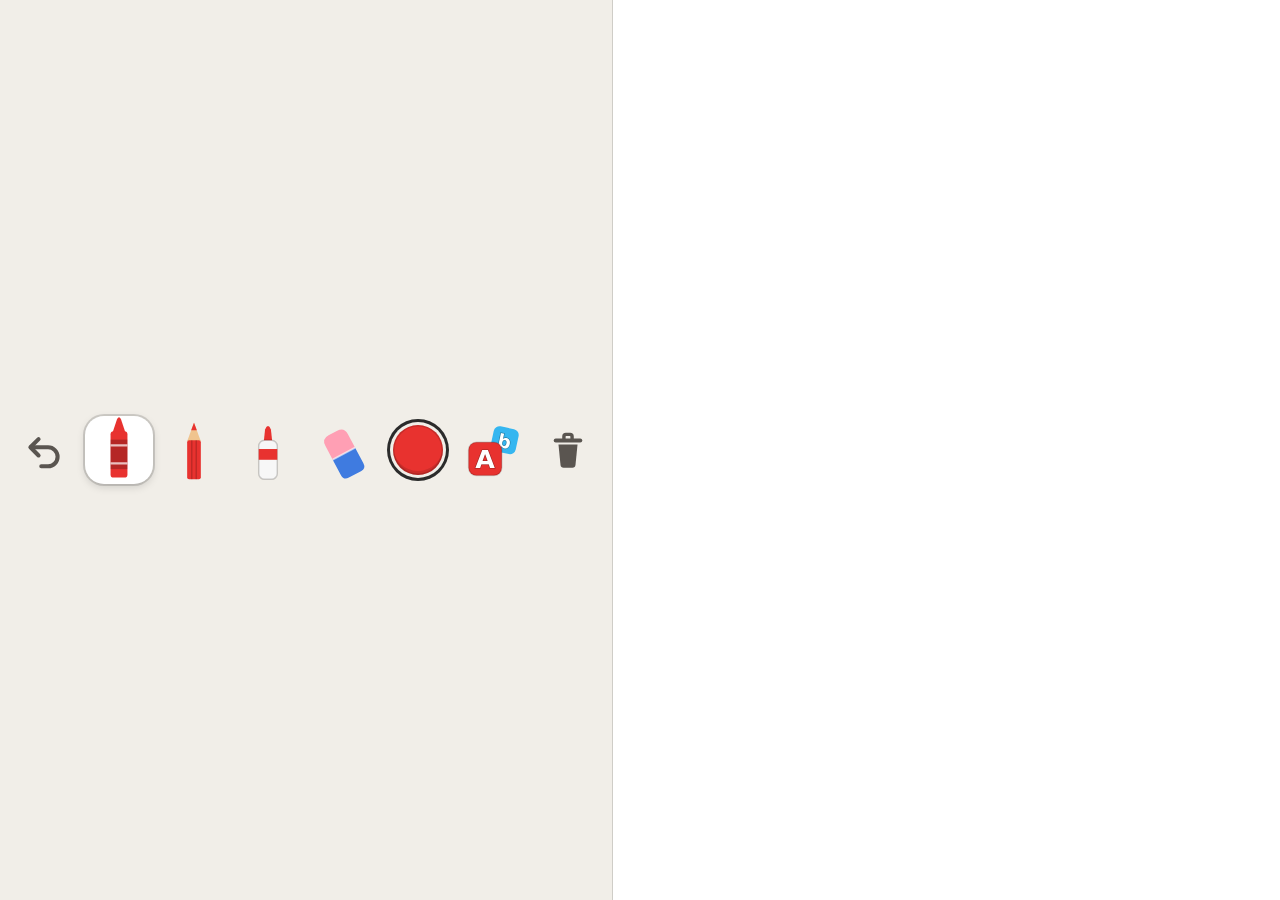
==== index.html @ 1f671898 "fix: start palette collapsed and add colour chip for one-tap colour access Co-authored-by: vburckhar" ====
<!doctype html>
<html lang="en">
<head>
  <meta charset="utf-8">
  <meta name="viewport" content="width=device-width, initial-scale=1, maximum-scale=1, user-scalable=no, viewport-fit=cover">
  <title>Draw</title>
  <meta name="color-scheme" content="light dark">
  <meta name="theme-color" content="#f1eee8" media="(prefers-color-scheme: light)">
  <meta name="theme-color" content="#1a1a1a" media="(prefers-color-scheme: dark)">
  <meta name="apple-mobile-web-app-capable" content="yes">
  <meta name="mobile-web-app-capable" content="yes">
  <meta name="apple-mobile-web-app-status-bar-style" content="black-translucent">
  <meta name="apple-mobile-web-app-title" content="Draw">
  <meta name="format-detection" content="telephone=no">
  <link rel="manifest" href="manifest.webmanifest">
  <link rel="icon" type="image/png" href="icons/icon-192.png">
  <link rel="apple-touch-icon" href="icons/apple-touch-icon.png">
  <link rel="stylesheet" href="style.css">
</head>
<body>
  <main id="board">
    <canvas id="paper"></canvas>
    <div id="caret" hidden></div>
  </main>

  <!-- letter keyboard, shown while the ABC tool is on; keys are added by app.js -->
  <div id="keys" hidden aria-label="Letters and numbers"></div>

  <nav id="panel" class="slim" aria-label="Drawing tools">
    <button type="button" class="btn action" data-action="undo" aria-label="Undo">
      <svg viewBox="0 0 64 64" aria-hidden="true">
        <path d="M24 16 L12 28 L24 40" fill="none" stroke="currentColor" stroke-width="6" stroke-linecap="round" stroke-linejoin="round"/>
        <path d="M13 28 H38 A14 14 0 0 1 38 56 H28" fill="none" stroke="currentColor" stroke-width="6" stroke-linecap="round"/>
      </svg>
    </button>

    <button type="button" class="btn tool" data-tool="crayon" aria-label="Crayon">
      <svg viewBox="0 0 64 64" aria-hidden="true">
        <path class="ink" d="M26 19 L30.2 6.5 Q32 3 33.8 6.5 L38 19 Z"/>
        <rect class="ink" x="24" y="18" width="16" height="44" rx="3"/>
        <rect x="24" y="26" width="16" height="28" fill="#000" opacity=".22"/>
        <path d="M24 31.5h16M24 48.5h16" stroke="#fff" stroke-opacity=".7" stroke-width="2"/>
      </svg>
    </button>

    <button type="button" class="btn tool" data-tool="pencil" aria-label="Pencil">
      <svg viewBox="0 0 64 64" aria-hidden="true">
        <path d="M25 23 L32 4 L39 23 Z" fill="#f0c48e"/>
        <path class="ink" d="M29.1 11.9 L32 4 L34.9 11.9 Z"/>
        <rect class="ink" x="25" y="22" width="14" height="40" rx="2"/>
        <path d="M29.7 22v40M34.3 22v40" stroke="#000" stroke-opacity=".18" stroke-width="1.5"/>
      </svg>
    </button>

    <button type="button" class="btn tool" data-tool="marker" aria-label="Marker">
      <svg viewBox="0 0 64 64" aria-hidden="true">
        <path class="ink" d="M27.5 25 L29 11 Q32 4 35 11 L36.5 25 Z"/>
        <rect x="22.5" y="22" width="19" height="40" rx="6" fill="#f7f7f7" stroke="#000" stroke-opacity=".18" stroke-width="1.5"/>
        <rect class="ink" x="22.5" y="31" width="19" height="11"/>
      </svg>
    </button>

    <button type="button" class="btn tool" data-tool="eraser" aria-label="Eraser">
      <svg viewBox="0 0 64 64" aria-hidden="true">
        <g transform="rotate(-28 32 34)">
          <path d="M19 20 Q19 12 27 12 H37 Q45 12 45 20 V36 H19 Z" fill="#ff9fb4"/>
          <path d="M19 36 H45 V54 Q45 60 39 60 H25 Q19 60 19 54 Z" fill="#3f7be0"/>
          <path d="M19 36 H45" stroke="#fff" stroke-opacity=".6" stroke-width="2"/>
        </g>
      </svg>
    </button>

    <button type="button" class="btn chip" aria-label="Colours"></button>
    <button type="button" class="btn tool" data-tool="abc" aria-label="Letters">
      <svg viewBox="0 0 64 64" aria-hidden="true">
        <g transform="rotate(12 44 22)">
          <rect x="31" y="9" width="26" height="26" rx="6" fill="#35b6f0"/>
          <text x="44" y="30" text-anchor="middle" class="glyph" font-size="19">b</text>
        </g>
        <rect class="ink" x="7" y="24" width="34" height="34" rx="8" stroke="#000" stroke-opacity=".15" stroke-width="1.5"/>
        <text x="24" y="50" text-anchor="middle" class="glyph" font-size="26">A</text>
      </svg>
    </button>

    <button type="button" class="btn action" data-action="clear" aria-label="Clear page">
      <svg viewBox="0 0 64 64" aria-hidden="true">
        <path d="M14 18 H50" stroke="currentColor" stroke-width="6" stroke-linecap="round"/>
        <path d="M26 17 V12 Q26 9 29 9 H35 Q38 9 38 12 V17" fill="none" stroke="currentColor" stroke-width="5" stroke-linejoin="round"/>
        <path d="M18 24 L21 54 Q21.5 58 25.5 58 H38.5 Q42.5 58 43 54 L46 24 Z" fill="currentColor"/>
      </svg>
    </button>

    <!-- colour swatches are added by app.js -->
  </nav>

  <script src="app.js"></script>
</body>
</html>
---- style.css ----
:root {
  color-scheme: light dark;
  --paper: #ffffff;
  --panel: #f1eee8;
  --fg: #5a5550;
  --edge: rgba(0, 0, 0, .14);
  --chip: #ffffff;
  --ring: #2b2b2b;
  --ink: #e8322f;
  --key: #ffffff;
  --key-digit: #e6f2fb;
  --key-fg: #2b2b2b;
  --kid-font: "Chalkboard SE", "Comic Sans MS", "Marker Felt", "Arial Rounded MT Bold", ui-rounded, system-ui, sans-serif;
  /* button size: as big as fits 7 buttons across the short side, up to 68px */
  --s: min(68px, calc((100vmin - 30px) / 8.7));
  --gap: calc(var(--s) * .1);
  /* letter key size: 8 keys across the short side, up to 60px */
  --k: min(60px, calc((100vmin - 24px) / 9));
}

@media (prefers-color-scheme: dark) {
  :root {
    --paper: #000000;
    --panel: #1a1a1a;
    --fg: #b8b3ad;
    --edge: rgba(255, 255, 255, .22);
    --chip: #333333;
    --ring: #f2f2f2;
    --key: #2e2e2e;
    --key-digit: #22323f;
    --key-fg: #f2f2f2;
  }
}

* { box-sizing: border-box; }

html, body {
  margin: 0;
  height: 100%;
  overflow: hidden;
  /* no zooming, scrolling, selecting, callouts or bounce: just drawing */
  touch-action: none;
  overscroll-behavior: none;
  user-select: none;
  -webkit-user-select: none;
  -webkit-touch-callout: none;
  -webkit-tap-highlight-color: transparent;
}

/* The iOS home-screen app stops a status-bar height short of the screen bottom
   (WebKit bug) and fills that strip with body's background colour, so body is
   toolbar-coloured. The safe-area bands are borders in the paper colour instead
   of padding, so they still look like part of the page. */
body {
  background: var(--panel);
  position: fixed;
  inset: 0;
  display: flex;
  flex-direction: column;
  border: 0 solid var(--paper);
  border-width: env(safe-area-inset-top) env(safe-area-inset-right) 0 env(safe-area-inset-left);
}

#board {
  position: relative;
  flex: 1;
  min-width: 0;
  min-height: 0;
  overflow: hidden;
  background: var(--paper);
  cursor: crosshair;
}

#board.typing { cursor: text; }

#caret {
  position: absolute;
  top: 0;
  left: 0;
  width: 5px;
  margin-left: -2px;
  border-radius: 3px;
  background: var(--ink);
  box-shadow: 0 0 0 1px var(--edge);
  pointer-events: none;
  animation: blink 1s steps(2, jump-none) infinite;
}

#caret[hidden] { display: none; }

@keyframes blink { 50% { opacity: 0; } }

#paper {
  position: absolute;
  top: 0;
  left: 0;
  display: block;
}

.whoosh {
  position: absolute;
  top: 0;
  left: 0;
  pointer-events: none;
  animation: whoosh .45s ease-in forwards;
}

@keyframes whoosh {
  to { transform: translateY(40%) scale(.6) rotate(8deg); opacity: 0; }
}

/* ---------- letter keyboard ---------- */

#keys {
  flex: none;
  display: grid;
  grid-template-columns: repeat(8, var(--k));
  grid-auto-rows: var(--k);
  gap: calc(var(--k) * .1);
  justify-content: center;
  padding: 8px 12px;
  background: var(--panel);
  border-top: 1px solid var(--edge);
}

#keys[hidden] { display: none; }

.key {
  width: var(--k);
  height: var(--k);
  padding: 0;
  margin: 0;
  border: 0;
  border-radius: 24%;
  background: var(--key);
  color: var(--key-fg);
  box-shadow: 0 0 0 1px var(--edge), 0 3px 0 var(--edge);
  font: 700 calc(var(--k) * .56)/1 var(--kid-font);
  cursor: pointer;
  outline: none;
  display: grid;
  place-items: center;
}

.key.digit { background: var(--key-digit); }

.key.special { color: var(--fg); background: none; box-shadow: 0 0 0 1.5px var(--edge); }

.key svg { width: 62%; height: 62%; pointer-events: none; }

.key.case { font-size: calc(var(--k) * .36); }

.key.tap { animation: tap .18s ease; }

@keyframes tap {
  40% { transform: scale(.82); }
}

/* ---------- toolbar ---------- */

#panel {
  flex: none;
  display: grid;
  grid-template-columns: repeat(8, var(--s));
  grid-auto-rows: var(--s);
  gap: var(--gap);
  justify-content: center;
  /* --strip: how much of the home-indicator area is already outside the page (set by app.js) */
  padding: 10px 12px max(10px, calc(env(safe-area-inset-bottom) - var(--strip, 0px)));
  margin: 0 calc(-1 * env(safe-area-inset-right)) 0 calc(-1 * env(safe-area-inset-left));
  background: var(--panel);
  border-top: 1px solid var(--edge);
  color: var(--fg);
}

@media (orientation: landscape) {
  body {
    flex-direction: row-reverse;
    border-width: env(safe-area-inset-top) env(safe-area-inset-right) env(safe-area-inset-bottom) 0;
  }
  #panel {
    grid-template-columns: none;
    grid-template-rows: none;
    grid-auto-rows: var(--s);
    grid-auto-flow: column;
    grid-auto-columns: var(--s);
    align-content: center;
    padding: 12px 10px 12px max(10px, env(safe-area-inset-left));
    margin: calc(-1 * env(safe-area-inset-top)) 0 calc(-1 * env(safe-area-inset-bottom)) 0;
    border-top: 0;
    border-right: 1px solid var(--edge);
  }
  #keys {
    grid-template-columns: repeat(5, var(--k));
    align-content: center;
    padding: 8px 10px;
    margin: calc(-1 * env(safe-area-inset-top)) 0 calc(-1 * env(safe-area-inset-bottom)) 0;
    border-top: 0;
    border-right: 1px solid var(--edge);
  }
}

.btn {
  width: var(--s);
  height: var(--s);
  padding: 0;
  margin: 0;
  border: 0;
  border-radius: 28%;
  background: none;
  color: inherit;
  font: inherit;
  cursor: pointer;
  outline: none;
  display: grid;
  place-items: center;
  transition: transform .15s ease, background-color .15s ease;
}

.btn svg {
  width: 100%;
  height: 100%;
  display: block;
  pointer-events: none;
}

.btn:active { transform: scale(.9); }

.action svg { padding: 18%; }

.ink { fill: var(--ink); }

.glyph {
  font-family: var(--kid-font);
  font-weight: 700;
  fill: #fff;
  stroke: rgba(0, 0, 0, .35);
  stroke-width: 1.2px;
  paint-order: stroke;
}

.tool svg { padding: 4%; }

#panel.slim .swatch {
  display: none;
}

.chip::before {
  content: "";
  width: 74%;
  height: 74%;
  border-radius: 50%;
  background: var(--ink);
  box-shadow: inset 0 0 0 1.5px var(--edge), inset 0 -4px 0 rgba(0, 0, 0, .12), 0 0 0 3px var(--panel), 0 0 0 6px var(--ring);
}

#panel:not(.slim) .chip {
  display: none;
}

.tool.on {
  background: var(--chip);
  box-shadow: 0 0 0 2px var(--edge), 0 3px 8px rgba(0, 0, 0, .15);
}

.tool.on svg { transform: translateY(-6%) scale(1.08); }

.swatch::before {
  content: "";
  width: 74%;
  height: 74%;
  border-radius: 50%;
  background: var(--c);
  box-shadow: inset 0 0 0 1.5px var(--edge), inset 0 -4px 0 rgba(0, 0, 0, .12);
  transition: transform .15s ease;
}

.swatch.on::before {
  transform: scale(1.12);
  box-shadow: inset 0 0 0 1.5px var(--edge), 0 0 0 3px var(--panel), 0 0 0 6px var(--ring);
}

.bump { animation: bump .35s ease; }

@keyframes bump {
  30% { transform: scale(.8) rotate(-12deg); }
  70% { transform: scale(1.1) rotate(6deg); }
}
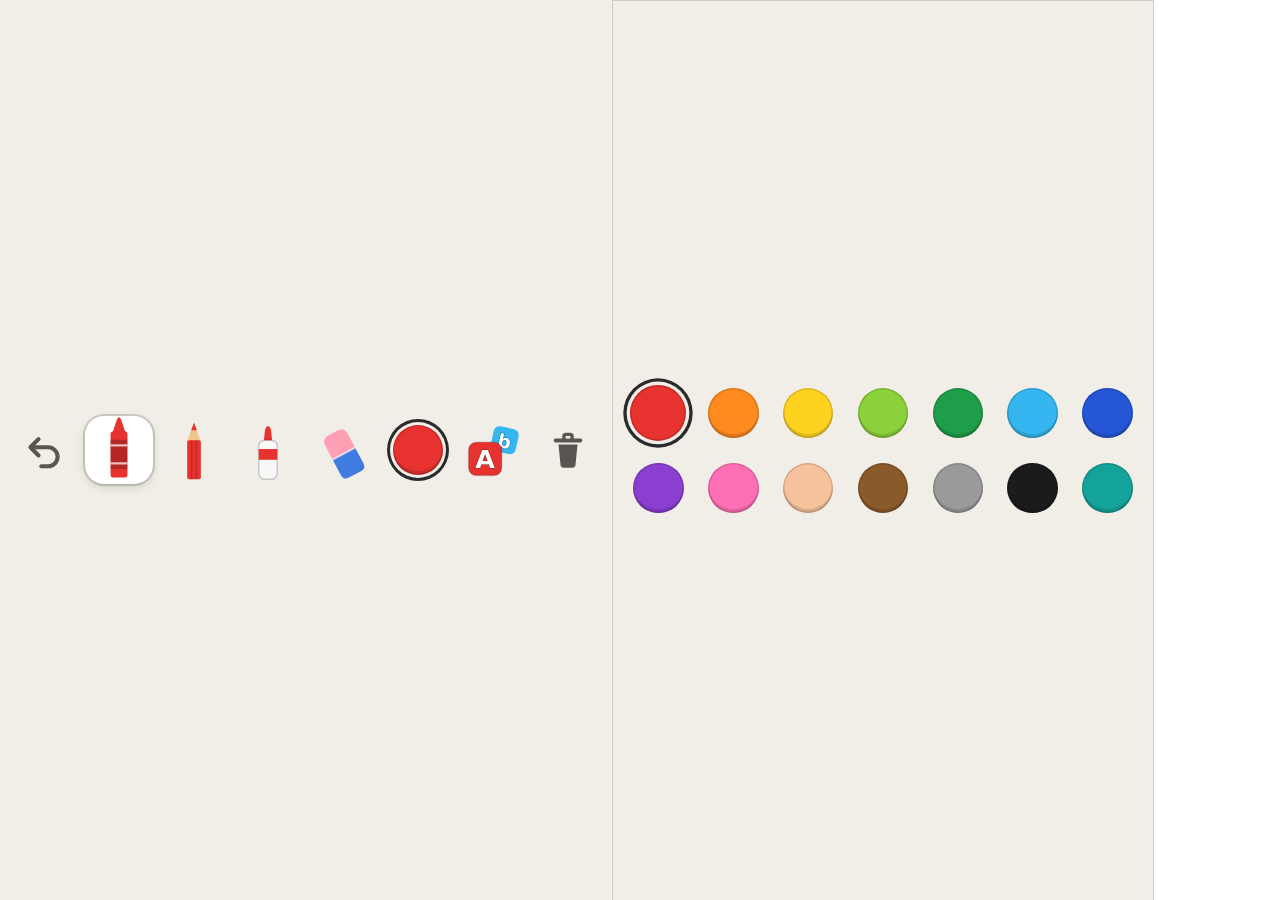
==== commit 52454bd6: "refactor: colour palette as its own strip that opens at start and via chip Co-authored-by: vburckhar" ====
--- a/index.html
+++ b/index.html
@@ -26,7 +26,9 @@
   <!-- letter keyboard, shown while the ABC tool is on; keys are added by app.js -->
   <div id="keys" hidden aria-label="Letters and numbers"></div>
 
-  <nav id="panel" class="slim" aria-label="Drawing tools">
+  <!-- colour palette, shown until a colour/tool is picked; reopen it from the chip -->
+  <div id="palette" aria-label="Colours"></div>
+  <nav id="panel" aria-label="Drawing tools">
     <button type="button" class="btn action" data-action="undo" aria-label="Undo">
       <svg viewBox="0 0 64 64" aria-hidden="true">
         <path d="M24 16 L12 28 L24 40" fill="none" stroke="currentColor" stroke-width="6" stroke-linecap="round" stroke-linejoin="round"/>
--- a/style.css
+++ b/style.css
@@ -12,7 +12,7 @@
   --key-fg: #2b2b2b;
   --kid-font: "Chalkboard SE", "Comic Sans MS", "Marker Felt", "Arial Rounded MT Bold", ui-rounded, system-ui, sans-serif;
   /* button size: as big as fits 7 buttons across the short side, up to 68px */
-  --s: min(68px, calc((100vmin - 30px) / 8.7));
+  --s: min(68px, calc((100vmin - 30px) / 7.7));
   --gap: calc(var(--s) * .1);
   /* letter key size: 8 keys across the short side, up to 60px */
   --k: min(60px, calc((100vmin - 24px) / 9));
@@ -161,7 +161,7 @@
 #panel {
   flex: none;
   display: grid;
-  grid-template-columns: repeat(8, var(--s));
+  grid-template-columns: repeat(7, var(--s));
   grid-auto-rows: var(--s);
   gap: var(--gap);
   justify-content: center;
@@ -186,6 +186,14 @@
     grid-auto-columns: var(--s);
     align-content: center;
     padding: 12px 10px 12px max(10px, env(safe-area-inset-left));
+    margin: calc(-1 * env(safe-area-inset-top)) 0 calc(-1 * env(safe-area-inset-bottom)) 0;
+    border-top: 0;
+    border-right: 1px solid var(--edge);
+  }
+  #palette {
+    grid-template-columns: repeat(4, var(--s));
+    align-content: center;
+    padding: 10px 12px;
     margin: calc(-1 * env(safe-area-inset-top)) 0 calc(-1 * env(safe-area-inset-bottom)) 0;
     border-top: 0;
     border-right: 1px solid var(--edge);
@@ -241,9 +249,19 @@
 
 .tool svg { padding: 4%; }
 
-#panel.slim .swatch {
-  display: none;
-}
+/* ---------- colour palette ---------- */
+#palette {
+  flex: none;
+  display: grid;
+  grid-template-columns: repeat(7, var(--s));
+  grid-auto-rows: var(--s);
+  gap: var(--gap);
+  justify-content: center;
+  padding: 10px 12px;
+  background: var(--panel);
+  border-top: 1px solid var(--edge);
+}
+#palette[hidden] { display: none; }
 
 .chip::before {
   content: "";
@@ -252,10 +270,6 @@
   border-radius: 50%;
   background: var(--ink);
   box-shadow: inset 0 0 0 1.5px var(--edge), inset 0 -4px 0 rgba(0, 0, 0, .12), 0 0 0 3px var(--panel), 0 0 0 6px var(--ring);
-}
-
-#panel:not(.slim) .chip {
-  display: none;
 }
 
 .tool.on {
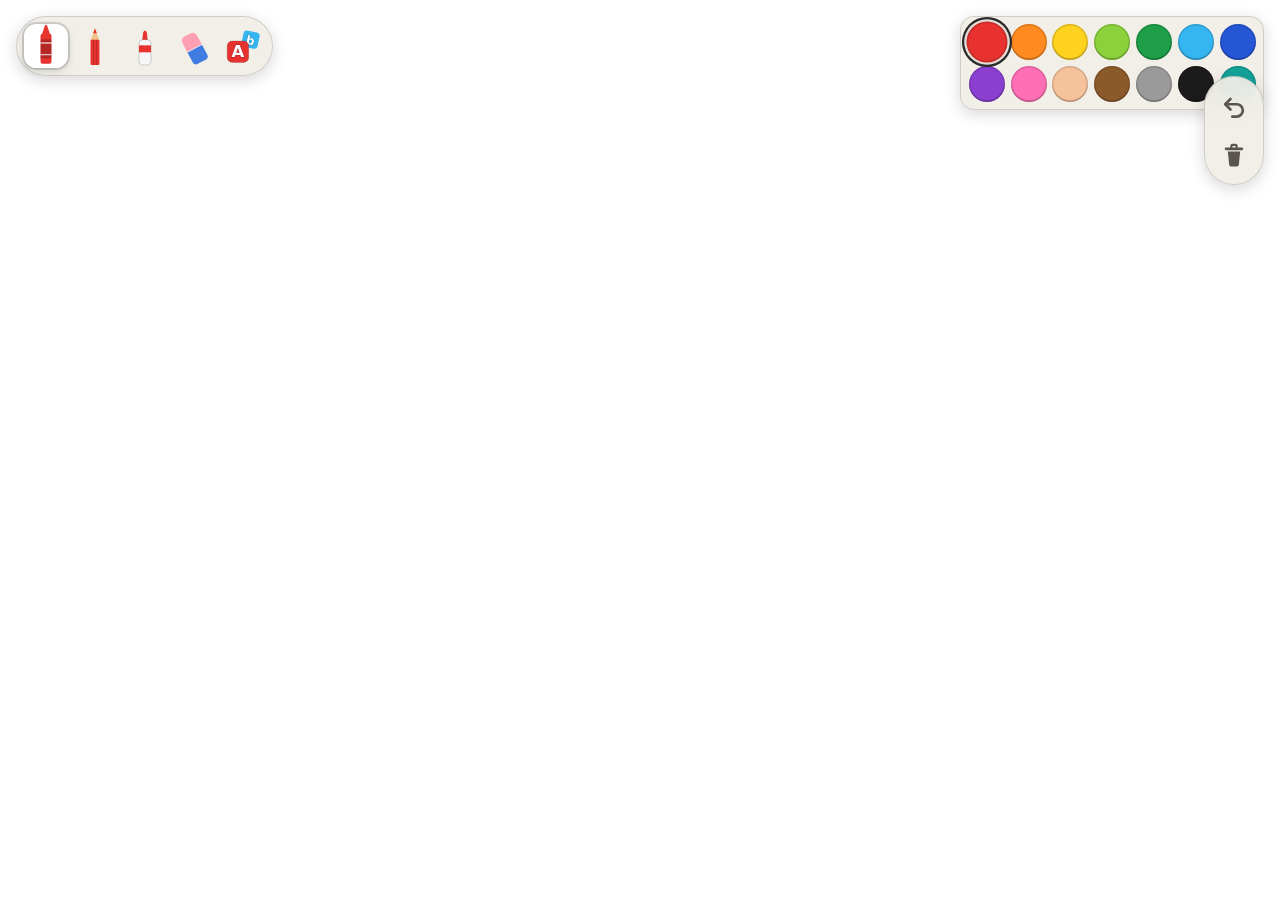
==== commit 488eec7b: "feat: edge-docked minimal overlay controls; fade while drawing Co-authored-by: vburckhardt <vburckha" ====
--- a/index.html
+++ b/index.html
@@ -26,16 +26,10 @@
   <!-- letter keyboard, shown while the ABC tool is on; keys are added by app.js -->
   <div id="keys" hidden aria-label="Letters and numbers"></div>
 
-  <!-- colour palette, shown until a colour/tool is picked; reopen it from the chip -->
+  <!-- compact colour palette, top-right corner; swatches are added by app.js -->
   <div id="palette" aria-label="Colours"></div>
-  <nav id="panel" aria-label="Drawing tools">
-    <button type="button" class="btn action" data-action="undo" aria-label="Undo">
-      <svg viewBox="0 0 64 64" aria-hidden="true">
-        <path d="M24 16 L12 28 L24 40" fill="none" stroke="currentColor" stroke-width="6" stroke-linecap="round" stroke-linejoin="round"/>
-        <path d="M13 28 H38 A14 14 0 0 1 38 56 H28" fill="none" stroke="currentColor" stroke-width="6" stroke-linecap="round"/>
-      </svg>
-    </button>
 
+  <nav id="panel" class="pill" aria-label="Drawing tools">
     <button type="button" class="btn tool" data-tool="crayon" aria-label="Crayon">
       <svg viewBox="0 0 64 64" aria-hidden="true">
         <path class="ink" d="M26 19 L30.2 6.5 Q32 3 33.8 6.5 L38 19 Z"/>
@@ -72,7 +66,6 @@
       </svg>
     </button>
 
-    <button type="button" class="btn chip" aria-label="Colours"></button>
     <button type="button" class="btn tool" data-tool="abc" aria-label="Letters">
       <svg viewBox="0 0 64 64" aria-hidden="true">
         <g transform="rotate(12 44 22)">
@@ -83,6 +76,15 @@
         <text x="24" y="50" text-anchor="middle" class="glyph" font-size="26">A</text>
       </svg>
     </button>
+  </nav>
+
+  <nav id="actions" class="pill" aria-label="Undo and clear">
+    <button type="button" class="btn action" data-action="undo" aria-label="Undo">
+      <svg viewBox="0 0 64 64" aria-hidden="true">
+        <path d="M24 16 L12 28 L24 40" fill="none" stroke="currentColor" stroke-width="6" stroke-linecap="round" stroke-linejoin="round"/>
+        <path d="M13 28 H38 A14 14 0 0 1 38 56 H28" fill="none" stroke="currentColor" stroke-width="6" stroke-linecap="round"/>
+      </svg>
+    </button>
 
     <button type="button" class="btn action" data-action="clear" aria-label="Clear page">
       <svg viewBox="0 0 64 64" aria-hidden="true">
@@ -91,9 +93,8 @@
         <path d="M18 24 L21 54 Q21.5 58 25.5 58 H38.5 Q42.5 58 43 54 L46 24 Z" fill="currentColor"/>
       </svg>
     </button>
-
-    <!-- colour swatches are added by app.js -->
   </nav>
+</body>
 
   <script src="app.js"></script>
 </body>
--- a/style.css
+++ b/style.css
@@ -10,12 +10,16 @@
   --key: #ffffff;
   --key-digit: #e6f2fb;
   --key-fg: #2b2b2b;
+  --veil: rgba(241, 238, 232, .92);
   --kid-font: "Chalkboard SE", "Comic Sans MS", "Marker Felt", "Arial Rounded MT Bold", ui-rounded, system-ui, sans-serif;
   /* button size: as big as fits 7 buttons across the short side, up to 68px */
-  --s: min(68px, calc((100vmin - 30px) / 7.7));
+  --s: min(60px, calc((100vmin - 30px) / 7.7));
   --gap: calc(var(--s) * .1);
   /* letter key size: 8 keys across the short side, up to 60px */
   --k: min(60px, calc((100vmin - 24px) / 9));
+  /* compact overlay controls: small icons hugging the edges */
+  --t: min(44px, calc(100vmin / 10));   /* tool button */
+  --d: min(38px, calc(var(--t) * .82)); /* swatch dot */
 }
 
 @media (prefers-color-scheme: dark) {
@@ -29,6 +33,7 @@
     --key: #2e2e2e;
     --key-digit: #22323f;
     --key-fg: #f2f2f2;
+    --veil: rgba(26, 26, 26, .92);
   }
 }
 
@@ -112,15 +117,22 @@
 /* ---------- letter keyboard ---------- */
 
 #keys {
-  flex: none;
+  position: fixed;
+  left: 50%;
+  bottom: calc(12px + max(10px, env(safe-area-inset-bottom)));
+  transform: translateX(-50%);
   display: grid;
   grid-template-columns: repeat(8, var(--k));
   grid-auto-rows: var(--k);
   gap: calc(var(--k) * .1);
   justify-content: center;
-  padding: 8px 12px;
-  background: var(--panel);
-  border-top: 1px solid var(--edge);
+  padding: 8px;
+  border: 1px solid var(--edge);
+  border-radius: calc(var(--k) * .34);
+  background: var(--veil);
+  -webkit-backdrop-filter: blur(14px);
+  backdrop-filter: blur(14px);
+  box-shadow: 0 6px 24px rgba(0, 0, 0, .18);
 }
 
 #keys[hidden] { display: none; }
@@ -158,59 +170,74 @@
 
 /* ---------- toolbar ---------- */
 
+/* ---------- edge-docked overlay controls ----------
+   The canvas is the app; controls are small floating pills hugging the edges:
+   tools top-left, colours top-right, undo/bin on the right edge. */
+
+.pill {
+  position: fixed;
+  z-index: 10;
+  display: flex;
+  align-items: center;
+  gap: calc(var(--t) * .12);
+  padding: calc(var(--t) * .16);
+  border: 1px solid var(--edge);
+  border-radius: 999px;
+  background: var(--veil);
+  -webkit-backdrop-filter: blur(14px);
+  backdrop-filter: blur(14px);
+  box-shadow: 0 4px 16px rgba(0, 0, 0, .16);
+  color: var(--fg);
+  transition: opacity .25s ease;
+}
+
+/* While drawing, controls step back so the paper owns the screen. */
+body.busy .pill, body.busy #palette { opacity: .28; }
+
 #panel {
-  flex: none;
+  top: calc(8px + max(8px, env(safe-area-inset-top)));
+  left: calc(8px + max(8px, env(safe-area-inset-left)));
+}
+
+#actions {
+  right: calc(8px + max(8px, env(safe-area-inset-right)));
+  top: 50%;
+  transform: translateY(-50%);
+  flex-direction: column;
+  border-radius: 999px;
+}
+
+/* colour palette: compact two-row block in the top-right corner */
+#palette {
+  position: fixed;
+  z-index: 10;
+  top: calc(8px + max(8px, env(safe-area-inset-top)));
+  right: calc(8px + max(8px, env(safe-area-inset-right)));
   display: grid;
-  grid-template-columns: repeat(7, var(--s));
-  grid-auto-rows: var(--s);
-  gap: var(--gap);
-  justify-content: center;
-  /* --strip: how much of the home-indicator area is already outside the page (set by app.js) */
-  padding: 10px 12px max(10px, calc(env(safe-area-inset-bottom) - var(--strip, 0px)));
-  margin: 0 calc(-1 * env(safe-area-inset-right)) 0 calc(-1 * env(safe-area-inset-left));
-  background: var(--panel);
-  border-top: 1px solid var(--edge);
-  color: var(--fg);
-}
-
+  grid-template-columns: repeat(7, var(--d));
+  grid-auto-rows: var(--d);
+  gap: calc(var(--d) * .16);
+  padding: calc(var(--d) * .2);
+  border: 1px solid var(--edge);
+  border-radius: calc(var(--d) * .4);
+  background: var(--veil);
+  -webkit-backdrop-filter: blur(14px);
+  backdrop-filter: blur(14px);
+  box-shadow: 0 4px 16px rgba(0, 0, 0, .16);
+  transition: opacity .25s ease;
+}
+
+/* Landscape: tools and colours stay in the top corners, undo/bin keeps the right edge. */
 @media (orientation: landscape) {
-  body {
-    flex-direction: row-reverse;
-    border-width: env(safe-area-inset-top) env(safe-area-inset-right) env(safe-area-inset-bottom) 0;
+  #actions {
+    top: calc(8px + max(8px, env(safe-area-inset-top)) + var(--t) + 16px);
+    transform: none;
   }
-  #panel {
-    grid-template-columns: none;
-    grid-template-rows: none;
-    grid-auto-rows: var(--s);
-    grid-auto-flow: column;
-    grid-auto-columns: var(--s);
-    align-content: center;
-    padding: 12px 10px 12px max(10px, env(safe-area-inset-left));
-    margin: calc(-1 * env(safe-area-inset-top)) 0 calc(-1 * env(safe-area-inset-bottom)) 0;
-    border-top: 0;
-    border-right: 1px solid var(--edge);
-  }
-  #palette {
-    grid-template-columns: repeat(4, var(--s));
-    align-content: center;
-    padding: 10px 12px;
-    margin: calc(-1 * env(safe-area-inset-top)) 0 calc(-1 * env(safe-area-inset-bottom)) 0;
-    border-top: 0;
-    border-right: 1px solid var(--edge);
-  }
-  #keys {
-    grid-template-columns: repeat(5, var(--k));
-    align-content: center;
-    padding: 8px 10px;
-    margin: calc(-1 * env(safe-area-inset-top)) 0 calc(-1 * env(safe-area-inset-bottom)) 0;
-    border-top: 0;
-    border-right: 1px solid var(--edge);
-  }
 }
 
 .btn {
-  width: var(--s);
-  height: var(--s);
+  width: var(--t);
+  height: var(--t);
   padding: 0;
   margin: 0;
   border: 0;
@@ -225,6 +252,14 @@
   transition: transform .15s ease, background-color .15s ease;
 }
 
+#actions .btn { width: var(--t); height: var(--t); }
+
+.swatch {
+  width: var(--d);
+  height: var(--d);
+  border-radius: 50%;
+}
+
 .btn svg {
   width: 100%;
   height: 100%;
@@ -249,29 +284,6 @@
 
 .tool svg { padding: 4%; }
 
-/* ---------- colour palette ---------- */
-#palette {
-  flex: none;
-  display: grid;
-  grid-template-columns: repeat(7, var(--s));
-  grid-auto-rows: var(--s);
-  gap: var(--gap);
-  justify-content: center;
-  padding: 10px 12px;
-  background: var(--panel);
-  border-top: 1px solid var(--edge);
-}
-#palette[hidden] { display: none; }
-
-.chip::before {
-  content: "";
-  width: 74%;
-  height: 74%;
-  border-radius: 50%;
-  background: var(--ink);
-  box-shadow: inset 0 0 0 1.5px var(--edge), inset 0 -4px 0 rgba(0, 0, 0, .12), 0 0 0 3px var(--panel), 0 0 0 6px var(--ring);
-}
-
 .tool.on {
   background: var(--chip);
   box-shadow: 0 0 0 2px var(--edge), 0 3px 8px rgba(0, 0, 0, .15);
@@ -281,17 +293,17 @@
 
 .swatch::before {
   content: "";
-  width: 74%;
-  height: 74%;
+  width: 100%;
+  height: 100%;
   border-radius: 50%;
   background: var(--c);
-  box-shadow: inset 0 0 0 1.5px var(--edge), inset 0 -4px 0 rgba(0, 0, 0, .12);
+  box-shadow: inset 0 0 0 1.5px var(--edge), inset 0 -2px 0 rgba(0, 0, 0, .12);
   transition: transform .15s ease;
 }
 
 .swatch.on::before {
-  transform: scale(1.12);
-  box-shadow: inset 0 0 0 1.5px var(--edge), 0 0 0 3px var(--panel), 0 0 0 6px var(--ring);
+  transform: scale(1.14);
+  box-shadow: inset 0 0 0 1.5px var(--edge), 0 0 0 2px var(--veil), 0 0 0 4px var(--ring);
 }
 
 .bump { animation: bump .35s ease; }
@@ -300,3 +312,22 @@
   30% { transform: scale(.8) rotate(-12deg); }
   70% { transform: scale(1.1) rotate(6deg); }
 }
+
+/* ---------- hidden dev HUD (visible only with #dev or after typing "dev") ---------- */
+
+#devhud {
+  position: fixed;
+  top: 8px;
+  left: 8px;
+  z-index: 9999;
+  margin: 0;
+  padding: 10px 12px;
+  font: 11px/1.5 ui-monospace, SFMono-Regular, Menlo, monospace;
+  color: #0f0;
+  background: rgba(0, 0, 0, .78);
+  border-radius: 8px;
+  pointer-events: none;
+  white-space: pre;
+}
+
+#devhud[hidden] { display: none; }
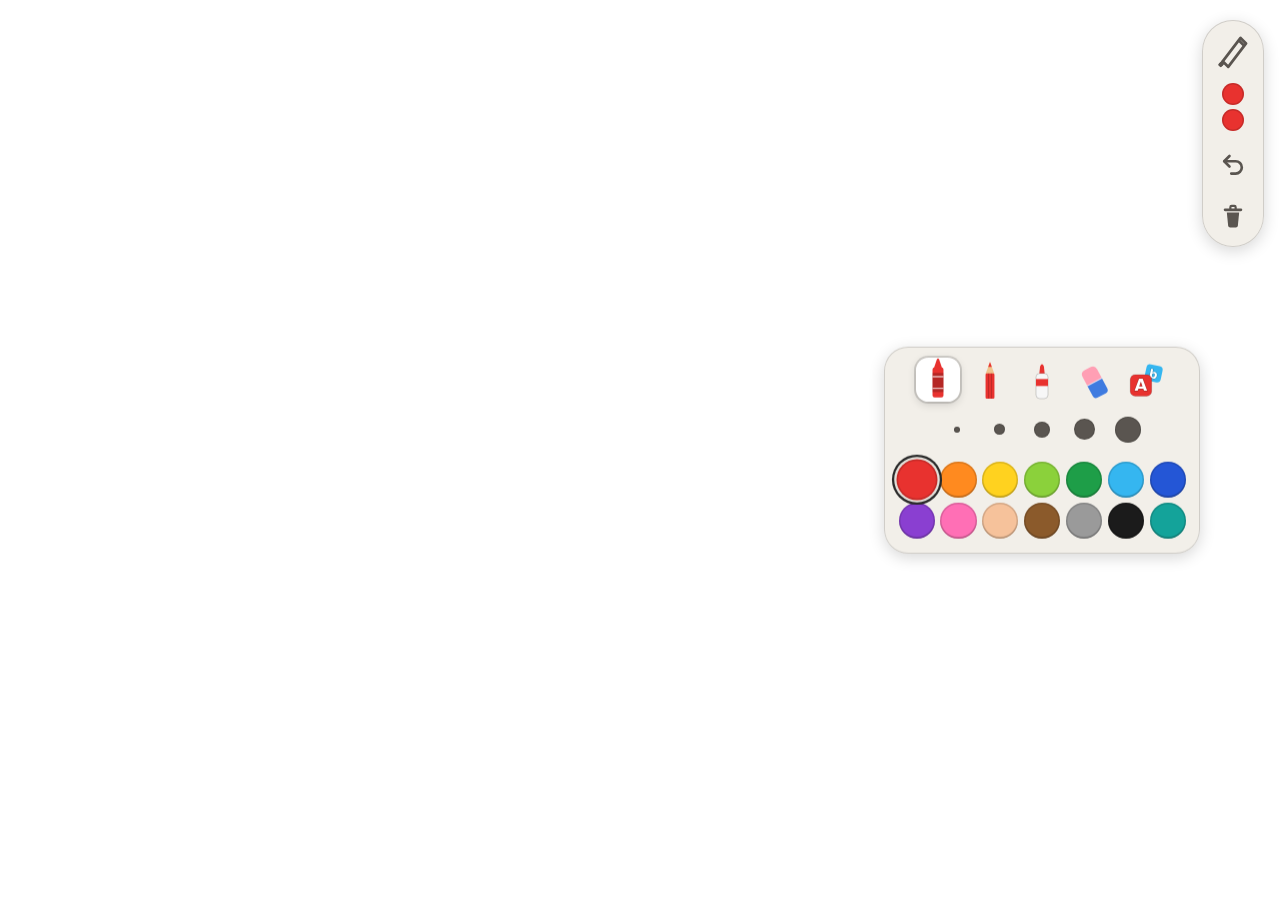
==== commit 10447052: "feat: two-state ink toolbar borrowed from spec; width dots, colour badge, expand/collapse Co-authore" ====
--- a/index.html
+++ b/index.html
@@ -26,10 +26,9 @@
   <!-- letter keyboard, shown while the ABC tool is on; keys are added by app.js -->
   <div id="keys" hidden aria-label="Letters and numbers"></div>
 
-  <!-- compact colour palette, top-right corner; swatches are added by app.js -->
-  <div id="palette" aria-label="Colours"></div>
-
-  <nav id="panel" class="pill" aria-label="Drawing tools">
+  <!-- ink toolbar: right-edge strip persists; the expanded picker opens from the pencil handle -->
+  <nav id="panel" aria-label="Ink toolbar">
+    <div id="tools-row">
     <button type="button" class="btn tool" data-tool="crayon" aria-label="Crayon">
       <svg viewBox="0 0 64 64" aria-hidden="true">
         <path class="ink" d="M26 19 L30.2 6.5 Q32 3 33.8 6.5 L38 19 Z"/>
@@ -76,16 +75,33 @@
         <text x="24" y="50" text-anchor="middle" class="glyph" font-size="26">A</text>
       </svg>
     </button>
+
+    </div>
+
+    <!-- stroke-width dots are added by app.js -->
+    <div id="widths" aria-label="Line width"></div>
+
+    <!-- colour swatches are added by app.js -->
+    <div id="palette" aria-label="Colours"></div>
   </nav>
 
-  <nav id="actions" class="pill" aria-label="Undo and clear">
+  <!-- persistent right-edge strip: pencil handle, colour badge, undo, bin -->
+  <nav id="actions" aria-label="Undo and clear">
+    <button type="button" class="btn handle" data-action="toggle" aria-label="Ink options">
+      <svg viewBox="0 0 64 64" aria-hidden="true">
+        <path d="M14 50 L12 52 L14 54 L16 52 Z" fill="none" stroke="currentColor" stroke-width="3" stroke-linejoin="round"/>
+        <path d="M17 47 L43 13 L51 21 L25 55 L17 47 Z" fill="none" stroke="currentColor" stroke-width="4" stroke-linejoin="round"/>
+        <path d="M40 16 L48 24" stroke="currentColor" stroke-width="4"/>
+        <path d="M17 47 L13 51 L15 53 L19 49" fill="none" stroke="currentColor" stroke-width="3" stroke-linejoin="round"/>
+      </svg>
+    </button>
+    <div id="badge" aria-hidden="true"></div>
     <button type="button" class="btn action" data-action="undo" aria-label="Undo">
       <svg viewBox="0 0 64 64" aria-hidden="true">
         <path d="M24 16 L12 28 L24 40" fill="none" stroke="currentColor" stroke-width="6" stroke-linecap="round" stroke-linejoin="round"/>
         <path d="M13 28 H38 A14 14 0 0 1 38 56 H28" fill="none" stroke="currentColor" stroke-width="6" stroke-linecap="round"/>
       </svg>
     </button>
-
     <button type="button" class="btn action" data-action="clear" aria-label="Clear page">
       <svg viewBox="0 0 64 64" aria-hidden="true">
         <path d="M14 18 H50" stroke="currentColor" stroke-width="6" stroke-linecap="round"/>
@@ -94,7 +110,6 @@
       </svg>
     </button>
   </nav>
-</body>
 
   <script src="app.js"></script>
 </body>
--- a/style.css
+++ b/style.css
@@ -170,69 +170,91 @@
 
 /* ---------- toolbar ---------- */
 
-/* ---------- edge-docked overlay controls ----------
-   The canvas is the app; controls are small floating pills hugging the edges:
-   tools top-left, colours top-right, undo/bin on the right edge. */
-
-.pill {
+/* ---------- ink toolbar: expanded picker + persistent edge strip ----------
+   Collapsed: a thin right-edge strip (pencil handle, colour badge, undo, bin).
+   Expanded: a floating panel with tools, 5 width dots and the colour grid. */
+
+#panel, #actions {
   position: fixed;
   z-index: 10;
-  display: flex;
-  align-items: center;
-  gap: calc(var(--t) * .12);
-  padding: calc(var(--t) * .16);
-  border: 1px solid var(--edge);
-  border-radius: 999px;
   background: var(--veil);
   -webkit-backdrop-filter: blur(14px);
   backdrop-filter: blur(14px);
+  border: 1px solid var(--edge);
   box-shadow: 0 4px 16px rgba(0, 0, 0, .16);
   color: var(--fg);
   transition: opacity .25s ease;
 }
 
-/* While drawing, controls step back so the paper owns the screen. */
-body.busy .pill, body.busy #palette { opacity: .28; }
+/* While drawing, the chrome steps back. */
+body.busy #panel, body.busy #actions { opacity: .28; }
 
 #panel {
-  top: calc(8px + max(8px, env(safe-area-inset-top)));
-  left: calc(8px + max(8px, env(safe-area-inset-left)));
+  right: calc(64px + 8px + max(8px, env(safe-area-inset-right)));
+  top: 50%;
+  transform: translateY(-50%);
+  display: none;
+  flex-direction: column;
+  align-items: center;
+  gap: calc(var(--t) * .18);
+  padding: calc(var(--t) * .22);
+  border-radius: calc(var(--t) * .55);
+}
+#panel > .tool { display: inline-grid; }
+#tools-row { display: flex; gap: calc(var(--t) * .18); }
+
+#panel.open { display: flex; animation: pop .22s cubic-bezier(.3, 1.4, .6, 1); }
+
+@keyframes pop {
+  from { transform: translateY(-50%) scale(.85); opacity: 0; }
+  to { transform: translateY(-50%) scale(1); opacity: 1; }
 }
 
 #actions {
   right: calc(8px + max(8px, env(safe-area-inset-right)));
-  top: 50%;
-  transform: translateY(-50%);
+  top: calc(10px + max(10px, env(safe-area-inset-top)));
+  display: flex;
   flex-direction: column;
+  align-items: center;
+  gap: calc(var(--t) * .22);
+  padding: calc(var(--t) * .18);
   border-radius: 999px;
 }
 
-/* colour palette: compact two-row block in the top-right corner */
+/* line-width dots: dot diameter encodes the stroke width */
+#widths {
+  display: flex;
+  align-items: center;
+  gap: calc(var(--t) * .25);
+  padding: calc(var(--t) * .1) 0;
+}
+
+#widths .btn {
+  width: calc(var(--t) * .72);
+  height: calc(var(--t) * .72);
+  border-radius: 50%;
+  display: grid;
+  place-items: center;
+}
+
+#widths .btn::before {
+  content: "";
+  border-radius: 50%;
+  background: currentColor;
+  width: var(--dot);
+  height: var(--dot);
+  box-shadow: inset 0 0 0 1px var(--edge);
+}
+
+#widths .btn.on { box-shadow: 0 0 0 2px var(--chip), 0 0 0 4px var(--ring); border-radius: 50%; }
+
+/* colour grid inside the expanded panel */
 #palette {
-  position: fixed;
-  z-index: 10;
-  top: calc(8px + max(8px, env(safe-area-inset-top)));
-  right: calc(8px + max(8px, env(safe-area-inset-right)));
   display: grid;
   grid-template-columns: repeat(7, var(--d));
   grid-auto-rows: var(--d);
   gap: calc(var(--d) * .16);
-  padding: calc(var(--d) * .2);
-  border: 1px solid var(--edge);
-  border-radius: calc(var(--d) * .4);
-  background: var(--veil);
-  -webkit-backdrop-filter: blur(14px);
-  backdrop-filter: blur(14px);
-  box-shadow: 0 4px 16px rgba(0, 0, 0, .16);
-  transition: opacity .25s ease;
-}
-
-/* Landscape: tools and colours stay in the top corners, undo/bin keeps the right edge. */
-@media (orientation: landscape) {
-  #actions {
-    top: calc(8px + max(8px, env(safe-area-inset-top)) + var(--t) + 16px);
-    transform: none;
-  }
+  padding: calc(var(--d) * .1);
 }
 
 .btn {
@@ -254,12 +276,6 @@
 
 #actions .btn { width: var(--t); height: var(--t); }
 
-.swatch {
-  width: var(--d);
-  height: var(--d);
-  border-radius: 50%;
-}
-
 .btn svg {
   width: 100%;
   height: 100%;
@@ -290,6 +306,32 @@
 }
 
 .tool.on svg { transform: translateY(-6%) scale(1.08); }
+
+/* colour badge in the edge strip: solid current colour over split last colour */
+#badge {
+  display: flex;
+  flex-direction: column;
+  align-items: center;
+  gap: calc(var(--t) * .1);
+  pointer-events: none;
+}
+
+#badge i {
+  display: block;
+  width: calc(var(--t) * .5);
+  height: calc(var(--t) * .5);
+  border-radius: 50%;
+  box-shadow: inset 0 0 0 1.5px var(--edge);
+}
+
+#badge i.split { background: linear-gradient(90deg, var(--c-last) 50%, var(--c) 50%); }
+#badge i.now { background: var(--c); }
+
+.swatch {
+  width: var(--d);
+  height: var(--d);
+  border-radius: 50%;
+}
 
 .swatch::before {
   content: "";
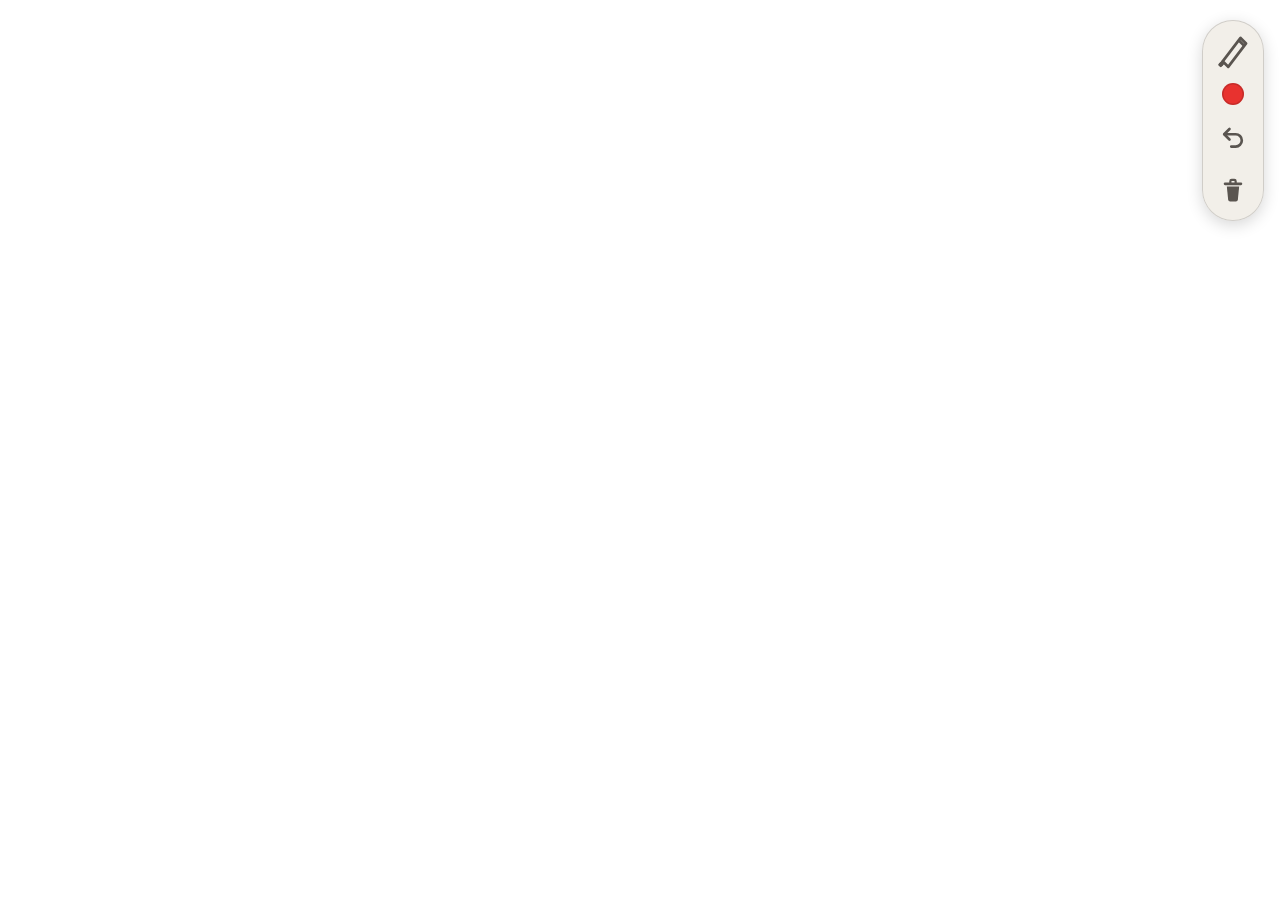
==== commit f36284c4: "feat: split ink picker into separate tool, width and colour palettes Co-authored-by: vburckhardt <vb" ====
--- a/index.html
+++ b/index.html
@@ -26,9 +26,10 @@
   <!-- letter keyboard, shown while the ABC tool is on; keys are added by app.js -->
   <div id="keys" hidden aria-label="Letters and numbers"></div>
 
-  <!-- ink toolbar: right-edge strip persists; the expanded picker opens from the pencil handle -->
+  <!-- ink toolbar: right-edge strip persists; the expanded picker opens from the pencil handle.
+       Three palettes inside: tools, line width, colours. -->
   <nav id="panel" aria-label="Ink toolbar">
-    <div id="tools-row">
+    <section class="group" id="tools-row">
     <button type="button" class="btn tool" data-tool="crayon" aria-label="Crayon">
       <svg viewBox="0 0 64 64" aria-hidden="true">
         <path class="ink" d="M26 19 L30.2 6.5 Q32 3 33.8 6.5 L38 19 Z"/>
@@ -76,13 +77,13 @@
       </svg>
     </button>
 
-    </div>
+    </section>
 
     <!-- stroke-width dots are added by app.js -->
-    <div id="widths" aria-label="Line width"></div>
+    <section class="group" id="widths" aria-label="Line width"></section>
 
     <!-- colour swatches are added by app.js -->
-    <div id="palette" aria-label="Colours"></div>
+    <section class="group" id="palette" aria-label="Colours"></section>
   </nav>
 
   <!-- persistent right-edge strip: pencil handle, colour badge, undo, bin -->
--- a/style.css
+++ b/style.css
@@ -189,25 +189,42 @@
 /* While drawing, the chrome steps back. */
 body.busy #panel, body.busy #actions { opacity: .28; }
 
+/* The picker hangs just under the right-edge strip, docked to the corner,
+   never floating over the middle of the drawing. */
 #panel {
-  right: calc(64px + 8px + max(8px, env(safe-area-inset-right)));
-  top: 50%;
-  transform: translateY(-50%);
+  right: calc(var(--t) * 1.5 + 16px + max(8px, env(safe-area-inset-right)));
+  top: calc(10px + max(10px, env(safe-area-inset-top)));
   display: none;
   flex-direction: column;
   align-items: center;
   gap: calc(var(--t) * .18);
   padding: calc(var(--t) * .22);
   border-radius: calc(var(--t) * .55);
+  max-height: calc(100vh - 24px - env(safe-area-inset-top) - env(safe-area-inset-bottom));
+  overflow-y: auto;
 }
 #panel > .tool { display: inline-grid; }
-#tools-row { display: flex; gap: calc(var(--t) * .18); }
+
+/* Each palette is its own rounded group, so tools, widths and colours read as
+   three separate things rather than one long strip. */
+.group {
+  display: flex;
+  align-items: center;
+  justify-content: center;
+  gap: calc(var(--t) * .18);
+  padding: calc(var(--t) * .14);
+  border-radius: calc(var(--t) * .3);
+  background: var(--chip);
+  box-shadow: 0 0 0 1px var(--edge);
+}
+
+#tools-row { flex-wrap: wrap; }
 
 #panel.open { display: flex; animation: pop .22s cubic-bezier(.3, 1.4, .6, 1); }
 
 @keyframes pop {
-  from { transform: translateY(-50%) scale(.85); opacity: 0; }
-  to { transform: translateY(-50%) scale(1); opacity: 1; }
+  from { transform: scale(.85); opacity: 0; transform-origin: top right; }
+  to { transform: scale(1); opacity: 1; transform-origin: top right; }
 }
 
 #actions {
@@ -222,13 +239,6 @@
 }
 
 /* line-width dots: dot diameter encodes the stroke width */
-#widths {
-  display: flex;
-  align-items: center;
-  gap: calc(var(--t) * .25);
-  padding: calc(var(--t) * .1) 0;
-}
-
 #widths .btn {
   width: calc(var(--t) * .72);
   height: calc(var(--t) * .72);
@@ -254,7 +264,14 @@
   grid-template-columns: repeat(7, var(--d));
   grid-auto-rows: var(--d);
   gap: calc(var(--d) * .16);
-  padding: calc(var(--d) * .1);
+  padding: calc(var(--d) * .12);
+}
+
+/* Narrow phones: compact the picker so it covers as little of the drawing as
+   possible — the palette wraps to 4 columns and the tools flow onto two rows. */
+@media (max-width: 480px) {
+  #palette { grid-template-columns: repeat(4, var(--d)); }
+  #tools-row { display: grid; grid-template-columns: repeat(3, var(--t)); justify-items: center; }
 }
 
 .btn {
@@ -324,7 +341,6 @@
   box-shadow: inset 0 0 0 1.5px var(--edge);
 }
 
-#badge i.split { background: linear-gradient(90deg, var(--c-last) 50%, var(--c) 50%); }
 #badge i.now { background: var(--c); }
 
 .swatch {
@@ -345,7 +361,7 @@
 
 .swatch.on::before {
   transform: scale(1.14);
-  box-shadow: inset 0 0 0 1.5px var(--edge), 0 0 0 2px var(--veil), 0 0 0 4px var(--ring);
+  box-shadow: inset 0 0 0 1.5px var(--edge), 0 0 0 2px var(--chip), 0 0 0 4px var(--ring);
 }
 
 .bump { animation: bump .35s ease; }
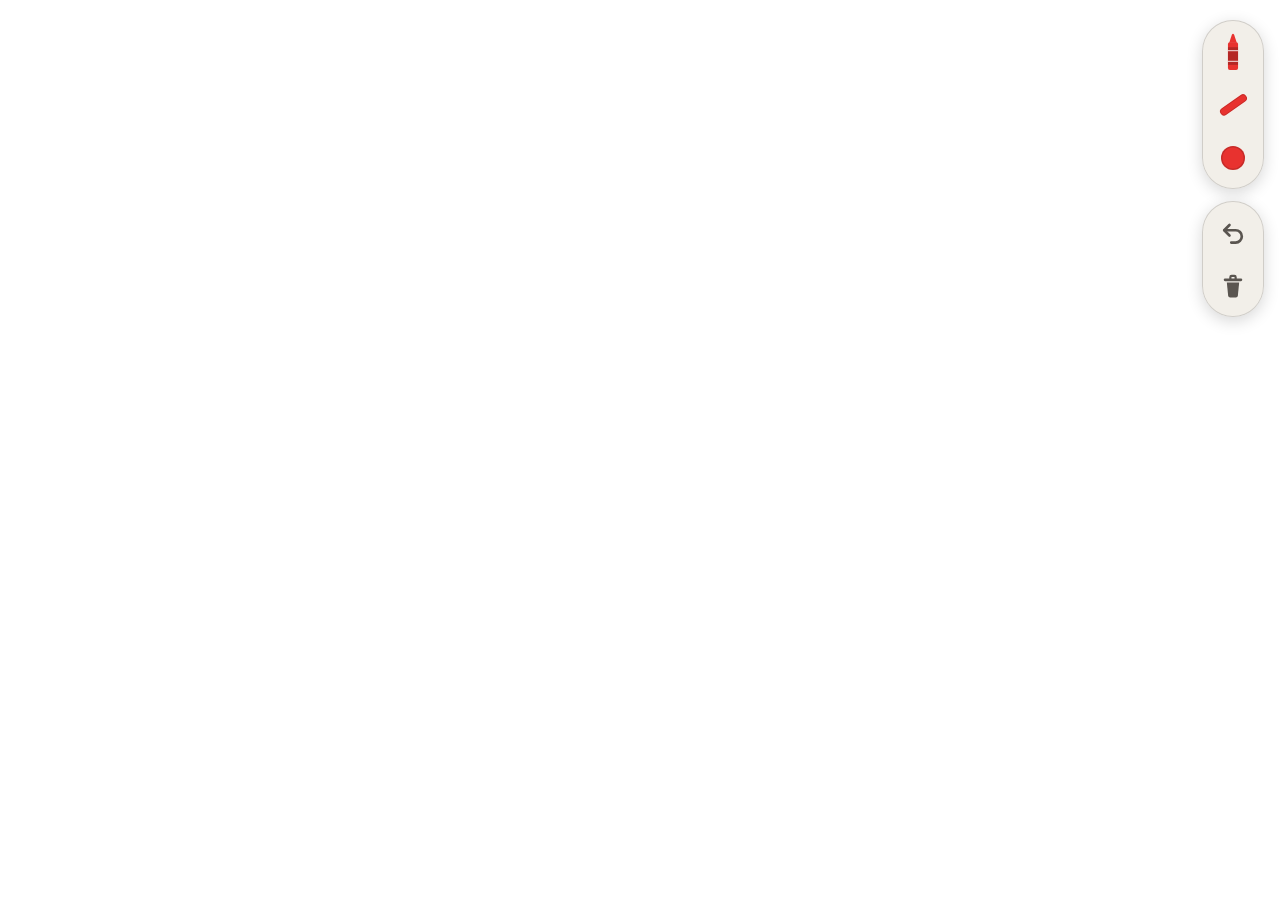
==== commit d56265b4: "feat: separate tool, width and colour palettes with their own openers The right-edge strip now has t" ====
--- a/index.html
+++ b/index.html
@@ -26,10 +26,33 @@
   <!-- letter keyboard, shown while the ABC tool is on; keys are added by app.js -->
   <div id="keys" hidden aria-label="Letters and numbers"></div>
 
-  <!-- ink toolbar: right-edge strip persists; the expanded picker opens from the pencil handle.
-       Three palettes inside: tools, line width, colours. -->
-  <nav id="panel" aria-label="Ink toolbar">
-    <section class="group" id="tools-row">
+  <!-- right-edge strip: three openers (tool, line width, colour), each showing what
+       is active now; tapping one opens its own palette beside it -->
+  <nav id="pickers" aria-label="Ink">
+    <button type="button" class="btn opener" data-open="tools" id="tool-now" aria-label="Tools" aria-expanded="false"></button>
+    <button type="button" class="btn opener" data-open="widths" id="width-now" aria-label="Line width" aria-expanded="false"><i></i></button>
+    <button type="button" class="btn opener" data-open="palette" id="badge" aria-label="Colours" aria-expanded="false"><i class="now"></i></button>
+  </nav>
+
+  <!-- the common actions, in their own pill below -->
+  <nav id="actions" aria-label="Undo and clear">
+    <button type="button" class="btn action" data-action="undo" aria-label="Undo">
+      <svg viewBox="0 0 64 64" aria-hidden="true">
+        <path d="M24 16 L12 28 L24 40" fill="none" stroke="currentColor" stroke-width="6" stroke-linecap="round" stroke-linejoin="round"/>
+        <path d="M13 28 H38 A14 14 0 0 1 38 56 H28" fill="none" stroke="currentColor" stroke-width="6" stroke-linecap="round"/>
+      </svg>
+    </button>
+    <button type="button" class="btn action" data-action="clear" aria-label="Clear page">
+      <svg viewBox="0 0 64 64" aria-hidden="true">
+        <path d="M14 18 H50" stroke="currentColor" stroke-width="6" stroke-linecap="round"/>
+        <path d="M26 17 V12 Q26 9 29 9 H35 Q38 9 38 12 V17" fill="none" stroke="currentColor" stroke-width="5" stroke-linejoin="round"/>
+        <path d="M18 24 L21 54 Q21.5 58 25.5 58 H38.5 Q42.5 58 43 54 L46 24 Z" fill="currentColor"/>
+      </svg>
+    </button>
+  </nav>
+
+  <!-- the three palettes; only one is open at a time -->
+  <div class="pop" id="tools" aria-label="Tools">
     <button type="button" class="btn tool" data-tool="crayon" aria-label="Crayon">
       <svg viewBox="0 0 64 64" aria-hidden="true">
         <path class="ink" d="M26 19 L30.2 6.5 Q32 3 33.8 6.5 L38 19 Z"/>
@@ -76,41 +99,13 @@
         <text x="24" y="50" text-anchor="middle" class="glyph" font-size="26">A</text>
       </svg>
     </button>
+  </div>
 
-    </section>
+  <!-- stroke-width dots are added by app.js -->
+  <div class="pop" id="widths" aria-label="Line width"></div>
 
-    <!-- stroke-width dots are added by app.js -->
-    <section class="group" id="widths" aria-label="Line width"></section>
-
-    <!-- colour swatches are added by app.js -->
-    <section class="group" id="palette" aria-label="Colours"></section>
-  </nav>
-
-  <!-- persistent right-edge strip: pencil handle, colour badge, undo, bin -->
-  <nav id="actions" aria-label="Undo and clear">
-    <button type="button" class="btn handle" data-action="toggle" aria-label="Ink options">
-      <svg viewBox="0 0 64 64" aria-hidden="true">
-        <path d="M14 50 L12 52 L14 54 L16 52 Z" fill="none" stroke="currentColor" stroke-width="3" stroke-linejoin="round"/>
-        <path d="M17 47 L43 13 L51 21 L25 55 L17 47 Z" fill="none" stroke="currentColor" stroke-width="4" stroke-linejoin="round"/>
-        <path d="M40 16 L48 24" stroke="currentColor" stroke-width="4"/>
-        <path d="M17 47 L13 51 L15 53 L19 49" fill="none" stroke="currentColor" stroke-width="3" stroke-linejoin="round"/>
-      </svg>
-    </button>
-    <div id="badge" aria-hidden="true"></div>
-    <button type="button" class="btn action" data-action="undo" aria-label="Undo">
-      <svg viewBox="0 0 64 64" aria-hidden="true">
-        <path d="M24 16 L12 28 L24 40" fill="none" stroke="currentColor" stroke-width="6" stroke-linecap="round" stroke-linejoin="round"/>
-        <path d="M13 28 H38 A14 14 0 0 1 38 56 H28" fill="none" stroke="currentColor" stroke-width="6" stroke-linecap="round"/>
-      </svg>
-    </button>
-    <button type="button" class="btn action" data-action="clear" aria-label="Clear page">
-      <svg viewBox="0 0 64 64" aria-hidden="true">
-        <path d="M14 18 H50" stroke="currentColor" stroke-width="6" stroke-linecap="round"/>
-        <path d="M26 17 V12 Q26 9 29 9 H35 Q38 9 38 12 V17" fill="none" stroke="currentColor" stroke-width="5" stroke-linejoin="round"/>
-        <path d="M18 24 L21 54 Q21.5 58 25.5 58 H38.5 Q42.5 58 43 54 L46 24 Z" fill="currentColor"/>
-      </svg>
-    </button>
-  </nav>
+  <!-- colour swatches are added by app.js -->
+  <div class="pop" id="palette" aria-label="Colours"></div>
 
   <script src="app.js"></script>
 </body>
--- a/style.css
+++ b/style.css
@@ -170,11 +170,12 @@
 
 /* ---------- toolbar ---------- */
 
-/* ---------- ink toolbar: expanded picker + persistent edge strip ----------
-   Collapsed: a thin right-edge strip (pencil handle, colour badge, undo, bin).
-   Expanded: a floating panel with tools, 5 width dots and the colour grid. */
-
-#panel, #actions {
+/* ---------- ink toolbar: openers strip, actions pill, three palettes ----------
+   Right edge, top: a pill with three openers (tool, line width, colour), each
+   showing what is active now; below it, a pill with undo and the bin. Tapping an
+   opener pops its own palette out beside it; only one is open at a time. */
+
+#pickers, #actions, .pop {
   position: fixed;
   z-index: 10;
   background: var(--veil);
@@ -187,49 +188,10 @@
 }
 
 /* While drawing, the chrome steps back. */
-body.busy #panel, body.busy #actions { opacity: .28; }
-
-/* The picker hangs just under the right-edge strip, docked to the corner,
-   never floating over the middle of the drawing. */
-#panel {
-  right: calc(var(--t) * 1.5 + 16px + max(8px, env(safe-area-inset-right)));
-  top: calc(10px + max(10px, env(safe-area-inset-top)));
-  display: none;
-  flex-direction: column;
-  align-items: center;
-  gap: calc(var(--t) * .18);
-  padding: calc(var(--t) * .22);
-  border-radius: calc(var(--t) * .55);
-  max-height: calc(100vh - 24px - env(safe-area-inset-top) - env(safe-area-inset-bottom));
-  overflow-y: auto;
-}
-#panel > .tool { display: inline-grid; }
-
-/* Each palette is its own rounded group, so tools, widths and colours read as
-   three separate things rather than one long strip. */
-.group {
-  display: flex;
-  align-items: center;
-  justify-content: center;
-  gap: calc(var(--t) * .18);
-  padding: calc(var(--t) * .14);
-  border-radius: calc(var(--t) * .3);
-  background: var(--chip);
-  box-shadow: 0 0 0 1px var(--edge);
-}
-
-#tools-row { flex-wrap: wrap; }
-
-#panel.open { display: flex; animation: pop .22s cubic-bezier(.3, 1.4, .6, 1); }
-
-@keyframes pop {
-  from { transform: scale(.85); opacity: 0; transform-origin: top right; }
-  to { transform: scale(1); opacity: 1; transform-origin: top right; }
-}
-
-#actions {
+body.busy #pickers, body.busy #actions, body.busy .pop { opacity: .28; }
+
+#pickers, #actions {
   right: calc(8px + max(8px, env(safe-area-inset-right)));
-  top: calc(10px + max(10px, env(safe-area-inset-top)));
   display: flex;
   flex-direction: column;
   align-items: center;
@@ -238,41 +200,79 @@
   border-radius: 999px;
 }
 
-/* line-width dots: dot diameter encodes the stroke width */
+#pickers { top: calc(10px + max(10px, env(safe-area-inset-top))); }
+
+/* app.js puts the actions pill just under the openers pill */
+#actions { top: var(--actions-top, calc(10px + max(10px, env(safe-area-inset-top)) + var(--t) * 3.9)); }
+
+/* A palette hangs beside the strip, centred on its opener (app.js sets --top). */
+.pop {
+  right: calc(var(--t) * 1.5 + 16px + max(8px, env(safe-area-inset-right)));
+  top: var(--top, calc(10px + max(10px, env(safe-area-inset-top))));
+  display: none;
+  gap: calc(var(--t) * .18);
+  padding: calc(var(--t) * .22);
+  border-radius: calc(var(--t) * .5);
+}
+
+.pop.open { display: flex; animation: pop .22s cubic-bezier(.3, 1.4, .6, 1); }
+
+@keyframes pop {
+  from { transform: scale(.85); opacity: 0; transform-origin: right center; }
+  to { transform: scale(1); opacity: 1; transform-origin: right center; }
+}
+
+/* the opener whose palette is open */
+.opener[aria-expanded="true"] { background: var(--chip); box-shadow: 0 0 0 2px var(--edge); }
+
+/* tool opener: the active tool's icon */
+#tool-now svg { padding: 4%; }
+
+/* width opener: a short stroke as thick as the current line, in the current colour,
+   so it never looks like the colour dot below it */
+#width-now i {
+  display: block;
+  width: 70%;
+  height: calc(var(--dot, 16px) * .5);
+  border-radius: 999px;
+  transform: rotate(-35deg);
+  background: var(--ink);
+  box-shadow: inset 0 0 0 1px var(--edge);
+}
+
+/* line widths: short strokes, their thickness is the line width */
+#widths { align-items: center; }
+
 #widths .btn {
-  width: calc(var(--t) * .72);
-  height: calc(var(--t) * .72);
-  border-radius: 50%;
+  width: var(--t);
+  height: var(--t);
+  border-radius: 28%;
   display: grid;
   place-items: center;
+  color: var(--ink);
 }
 
 #widths .btn::before {
   content: "";
-  border-radius: 50%;
+  border-radius: 999px;
   background: currentColor;
-  width: var(--dot);
-  height: var(--dot);
+  transform: rotate(-35deg);
+  width: 70%;
+  height: calc(var(--dot) * .5);
   box-shadow: inset 0 0 0 1px var(--edge);
 }
 
-#widths .btn.on { box-shadow: 0 0 0 2px var(--chip), 0 0 0 4px var(--ring); border-radius: 50%; }
-
-/* colour grid inside the expanded panel */
-#palette {
-  display: grid;
+#widths .btn.on { box-shadow: 0 0 0 2px var(--ring); }
+
+/* colour grid: two rows of seven */
+.pop#palette {
+  display: none;
   grid-template-columns: repeat(7, var(--d));
   grid-auto-rows: var(--d);
-  gap: calc(var(--d) * .16);
-  padding: calc(var(--d) * .12);
-}
-
-/* Narrow phones: compact the picker so it covers as little of the drawing as
-   possible — the palette wraps to 4 columns and the tools flow onto two rows. */
-@media (max-width: 480px) {
-  #palette { grid-template-columns: repeat(4, var(--d)); }
-  #tools-row { display: grid; grid-template-columns: repeat(3, var(--t)); justify-items: center; }
-}
+  gap: calc(var(--d) * .2);
+  padding: calc(var(--t) * .28);
+}
+.pop#palette.open { display: grid; }
 
 .btn {
   width: var(--t);
@@ -324,19 +324,11 @@
 
 .tool.on svg { transform: translateY(-6%) scale(1.08); }
 
-/* colour badge in the edge strip: solid current colour over split last colour */
-#badge {
-  display: flex;
-  flex-direction: column;
-  align-items: center;
-  gap: calc(var(--t) * .1);
-  pointer-events: none;
-}
-
+/* colour opener: the current colour */
 #badge i {
   display: block;
-  width: calc(var(--t) * .5);
-  height: calc(var(--t) * .5);
+  width: calc(var(--t) * .55);
+  height: calc(var(--t) * .55);
   border-radius: 50%;
   box-shadow: inset 0 0 0 1.5px var(--edge);
 }
@@ -361,7 +353,7 @@
 
 .swatch.on::before {
   transform: scale(1.14);
-  box-shadow: inset 0 0 0 1.5px var(--edge), 0 0 0 2px var(--chip), 0 0 0 4px var(--ring);
+  box-shadow: inset 0 0 0 1.5px var(--edge), 0 0 0 2px var(--veil), 0 0 0 4px var(--ring);
 }
 
 .bump { animation: bump .35s ease; }
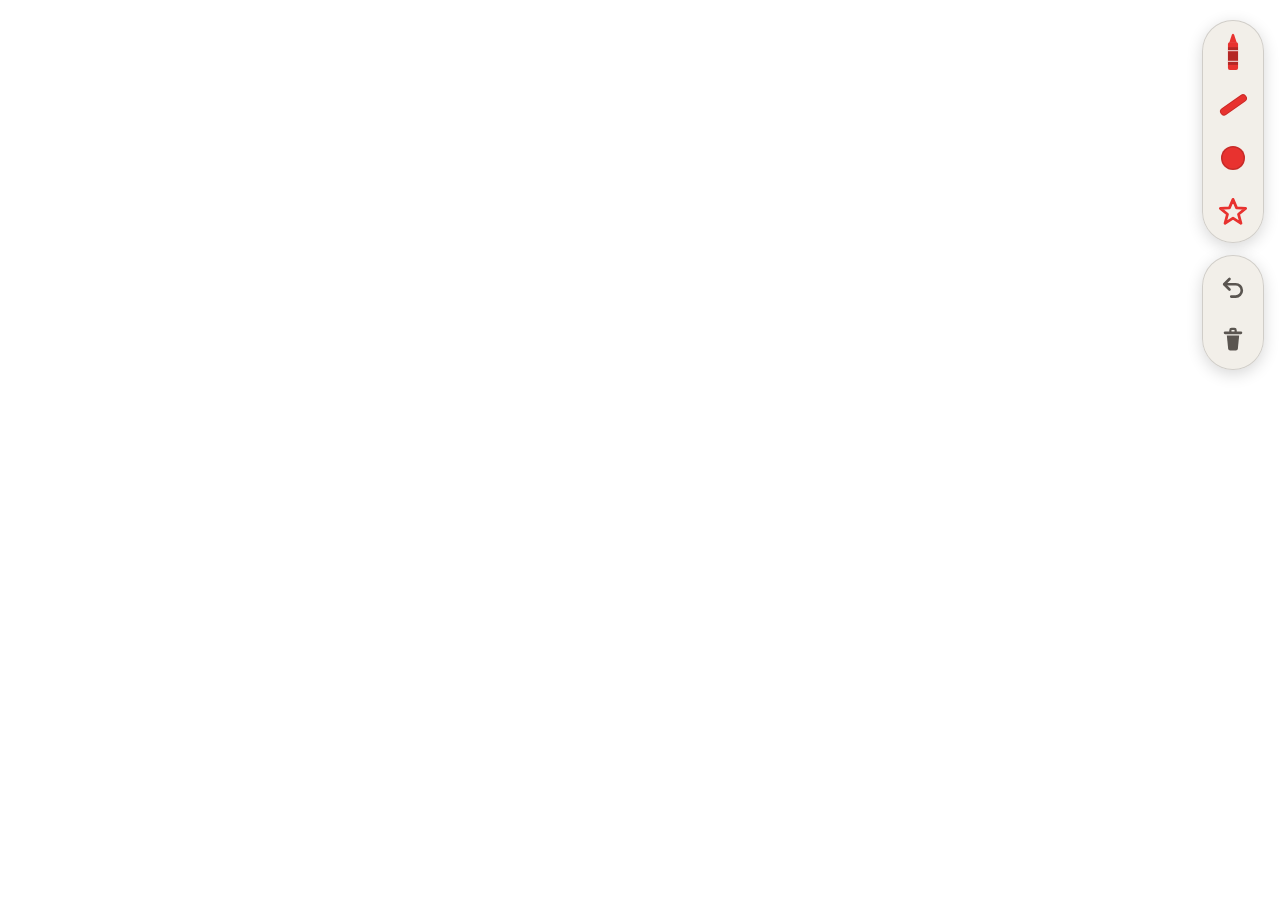
==== commit 0fc6dec3: "feat: add shapes to stamp and colour in Co-Authored-By: Claude Opus 5.5 <noreply@anthropic.com> Clau" ====
--- a/index.html
+++ b/index.html
@@ -26,12 +26,17 @@
   <!-- letter keyboard, shown while the ABC tool is on; keys are added by app.js -->
   <div id="keys" hidden aria-label="Letters and numbers"></div>
 
-  <!-- right-edge strip: three openers (tool, line width, colour), each showing what
-       is active now; tapping one opens its own palette beside it -->
+  <!-- right-edge strip: openers for tool, line width and colour, each showing what
+       is active now, and shapes; tapping one opens its own palette beside it -->
   <nav id="pickers" aria-label="Ink">
     <button type="button" class="btn opener" data-open="tools" id="tool-now" aria-label="Tools" aria-expanded="false"></button>
     <button type="button" class="btn opener" data-open="widths" id="width-now" aria-label="Line width" aria-expanded="false"><i></i></button>
     <button type="button" class="btn opener" data-open="palette" id="badge" aria-label="Colours" aria-expanded="false"><i class="now"></i></button>
+    <button type="button" class="btn opener" data-open="shapes" id="shapes-now" aria-label="Shapes" aria-expanded="false">
+      <svg viewBox="0 0 64 64" aria-hidden="true">
+        <path d="M32 9 L38.5 24.5 L55 25.5 L42 36 L46.5 52.5 L32 43 L17.5 52.5 L22 36 L9 25.5 L25.5 24.5 Z"/>
+      </svg>
+    </button>
   </nav>
 
   <!-- the common actions, in their own pill below -->
@@ -51,7 +56,7 @@
     </button>
   </nav>
 
-  <!-- the three palettes; only one is open at a time -->
+  <!-- the palettes; only one is open at a time -->
   <div class="pop" id="tools" aria-label="Tools">
     <button type="button" class="btn tool" data-tool="crayon" aria-label="Crayon">
       <svg viewBox="0 0 64 64" aria-hidden="true">
@@ -107,6 +112,9 @@
   <!-- colour swatches are added by app.js -->
   <div class="pop" id="palette" aria-label="Colours"></div>
 
+  <!-- outlines to stamp and colour in are added by app.js -->
+  <div class="pop" id="shapes" aria-label="Shapes"></div>
+
   <script src="app.js"></script>
 </body>
 </html>
--- a/style.css
+++ b/style.css
@@ -12,9 +12,6 @@
   --key-fg: #2b2b2b;
   --veil: rgba(241, 238, 232, .92);
   --kid-font: "Chalkboard SE", "Comic Sans MS", "Marker Felt", "Arial Rounded MT Bold", ui-rounded, system-ui, sans-serif;
-  /* button size: as big as fits 7 buttons across the short side, up to 68px */
-  --s: min(60px, calc((100vmin - 30px) / 7.7));
-  --gap: calc(var(--s) * .1);
   /* letter key size: 8 keys across the short side, up to 60px */
   --k: min(60px, calc((100vmin - 24px) / 9));
   /* compact overlay controls: small icons hugging the edges */
@@ -168,12 +165,11 @@
   40% { transform: scale(.82); }
 }
 
-/* ---------- toolbar ---------- */
-
-/* ---------- ink toolbar: openers strip, actions pill, three palettes ----------
-   Right edge, top: a pill with three openers (tool, line width, colour), each
-   showing what is active now; below it, a pill with undo and the bin. Tapping an
-   opener pops its own palette out beside it; only one is open at a time. */
+/* ---------- ink toolbar: openers strip, actions pill, palettes ----------
+   Right edge, top: a pill with the openers (tool, line width, colour, shapes),
+   the first three showing what is active now; below it, a pill with undo and the
+   bin. Tapping an opener pops its own palette out beside it; only one is open at
+   a time. */
 
 #pickers, #actions, .pop {
   position: fixed;
@@ -184,11 +180,7 @@
   border: 1px solid var(--edge);
   box-shadow: 0 4px 16px rgba(0, 0, 0, .16);
   color: var(--fg);
-  transition: opacity .25s ease;
-}
-
-/* While drawing, the chrome steps back. */
-body.busy #pickers, body.busy #actions, body.busy .pop { opacity: .28; }
+}
 
 #pickers, #actions {
   right: calc(8px + max(8px, env(safe-area-inset-right)));
@@ -203,7 +195,7 @@
 #pickers { top: calc(10px + max(10px, env(safe-area-inset-top))); }
 
 /* app.js puts the actions pill just under the openers pill */
-#actions { top: var(--actions-top, calc(10px + max(10px, env(safe-area-inset-top)) + var(--t) * 3.9)); }
+#actions { top: var(--actions-top, calc(10px + max(10px, env(safe-area-inset-top)) + var(--t) * 5.1)); }
 
 /* A palette hangs beside the strip, centred on its opener (app.js sets --top). */
 .pop {
@@ -213,13 +205,13 @@
   gap: calc(var(--t) * .18);
   padding: calc(var(--t) * .22);
   border-radius: calc(var(--t) * .5);
+  transform-origin: right center;
 }
 
 .pop.open { display: flex; animation: pop .22s cubic-bezier(.3, 1.4, .6, 1); }
 
 @keyframes pop {
-  from { transform: scale(.85); opacity: 0; transform-origin: right center; }
-  to { transform: scale(1); opacity: 1; transform-origin: right center; }
+  from { transform: scale(.85); opacity: 0; }
 }
 
 /* the opener whose palette is open */
@@ -243,14 +235,7 @@
 /* line widths: short strokes, their thickness is the line width */
 #widths { align-items: center; }
 
-#widths .btn {
-  width: var(--t);
-  height: var(--t);
-  border-radius: 28%;
-  display: grid;
-  place-items: center;
-  color: var(--ink);
-}
+#widths .btn { color: var(--ink); }
 
 #widths .btn::before {
   content: "";
@@ -264,9 +249,27 @@
 
 #widths .btn.on { box-shadow: 0 0 0 2px var(--ring); }
 
+/* The size button works for every tool: the eraser previews in a neutral grey,
+   letters preview as an "A" at each size. */
+[data-tool="eraser"] #width-now i { background: var(--fg); }
+[data-tool="eraser"] #widths .btn { color: var(--fg); }
+
+[data-tool="abc"] #width-now i,
+[data-tool="abc"] #widths .btn::before {
+  width: auto;
+  height: auto;
+  background: none;
+  box-shadow: none;
+  transform: none;
+  border-radius: 0;
+  color: var(--ink);
+  font: 700 var(--a)/1 var(--kid-font);
+}
+[data-tool="abc"] #width-now i::before,
+[data-tool="abc"] #widths .btn::before { content: "A"; }
+
 /* colour grid: two rows of seven */
 .pop#palette {
-  display: none;
   grid-template-columns: repeat(7, var(--d));
   grid-auto-rows: var(--d);
   gap: calc(var(--d) * .2);
@@ -291,8 +294,6 @@
   transition: transform .15s ease, background-color .15s ease;
 }
 
-#actions .btn { width: var(--t); height: var(--t); }
-
 .btn svg {
   width: 100%;
   height: 100%;
@@ -333,7 +334,20 @@
   box-shadow: inset 0 0 0 1.5px var(--edge);
 }
 
-#badge i.now { background: var(--c); }
+#badge i.now { background: var(--ink); }
+
+/* shapes: line drawings in the current colour, three across */
+.pop#shapes { grid-template-columns: repeat(3, var(--t)); }
+.pop#shapes.open { display: grid; }
+
+#shapes-now svg, .shape svg {
+  fill: none;
+  stroke: var(--ink);
+  stroke-linecap: round;
+  stroke-linejoin: round;
+}
+#shapes-now svg { padding: 10%; stroke-width: 5; }
+.shape svg { padding: 6%; stroke-width: 6; }
 
 .swatch {
   width: var(--d);
